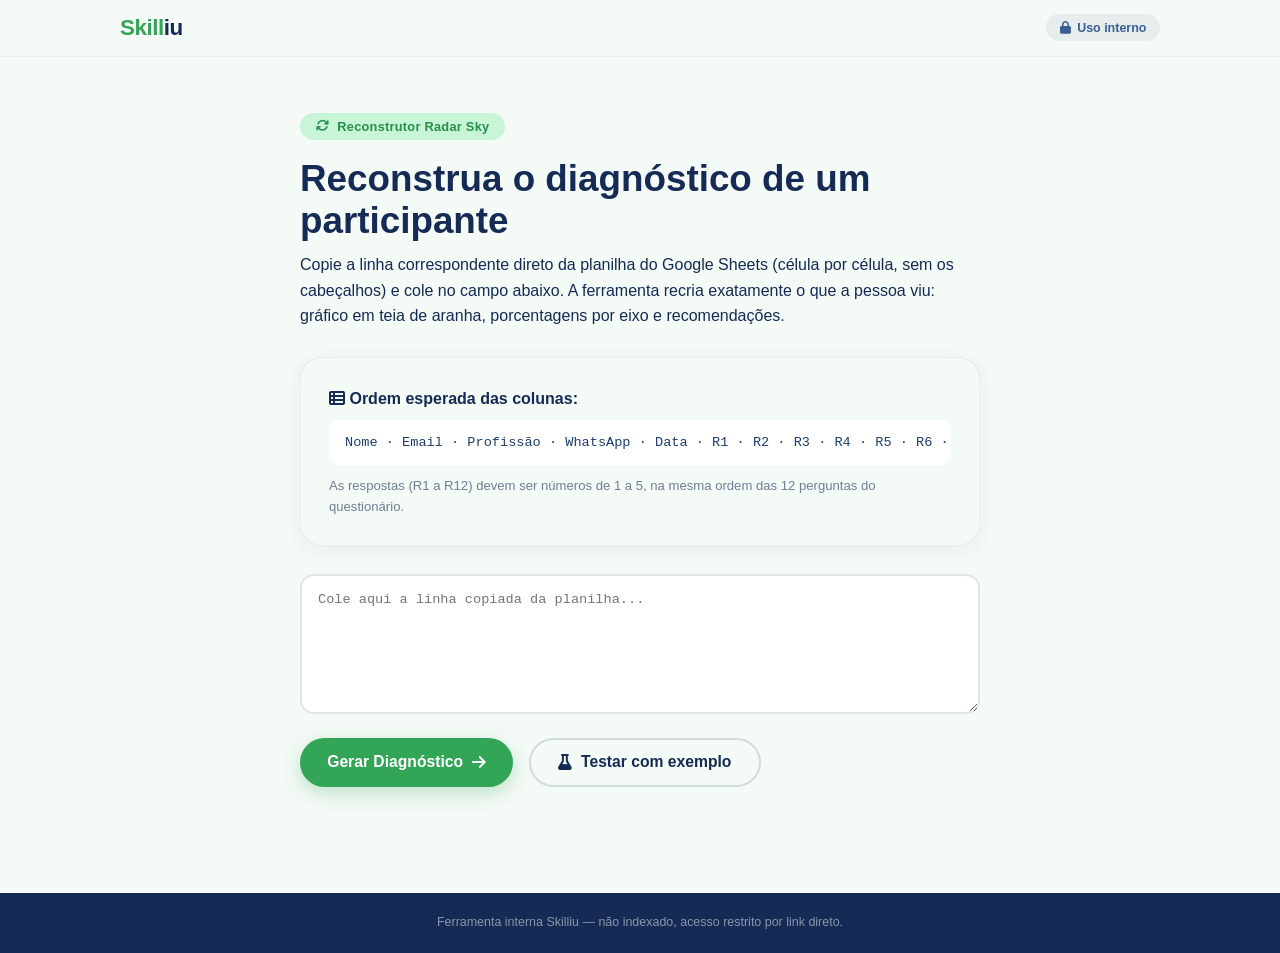
==== reconstrutor.html @ 4d3e24b8 "Add files via upload" ====
<!doctype html>
<html lang="pt-BR">
<head>
  <meta charset="UTF-8" />
  <meta name="viewport" content="width=device-width, initial-scale=1.0, maximum-scale=1" />
  <title>Reconstrutor de Diagnóstico — Skilliu (uso interno)</title>
  <meta name="robots" content="noindex, nofollow" />

  <link
    rel="stylesheet"
    href="https://cdnjs.cloudflare.com/ajax/libs/font-awesome/6.5.1/css/all.min.css"
  />
  <link rel="stylesheet" href="style.css" />
</head>
<body>

  <header class="nav">
    <div class="nav-inner">
      <a class="logo" href="index.html" style="text-decoration:none;">Skill<em>iu</em></a>
      <div class="nav-actions">
        <span class="internal-badge"><i class="fa-solid fa-lock"></i> Uso interno</span>
      </div>
    </div>
  </header>

  <main>
    <section class="screen active" id="screen-paste">
      <div class="container recon-content">
        <span class="eyebrow"><i class="fa-solid fa-arrows-rotate"></i> Reconstrutor Radar Sky</span>
        <h1 class="recon-title">Reconstrua o diagnóstico de um participante</h1>
        <p class="lead">
          Copie a linha correspondente direto da planilha do Google Sheets (célula por célula, sem os cabeçalhos)
          e cole no campo abaixo. A ferramenta recria exatamente o que a pessoa viu: gráfico em teia de aranha,
          porcentagens por eixo e recomendações.
        </p>

        <div class="card recon-format-card">
          <p class="recon-format-title"><i class="fa-solid fa-table-list"></i> Ordem esperada das colunas:</p>
          <p class="recon-format-cols">
            Nome · Email · Profissão · WhatsApp · Data · R1 · R2 · R3 · R4 · R5 · R6 · R7 · R8 · R9 · R10 · R11 · R12
          </p>
          <p class="recon-format-note">
            As respostas (R1 a R12) devem ser números de 1 a 5, na mesma ordem das 12 perguntas do questionário.
          </p>
        </div>

        <textarea id="pasteArea" class="recon-textarea" placeholder="Cole aqui a linha copiada da planilha..."></textarea>

        <span class="field-error" id="pasteError"></span>

        <div class="recon-actions">
          <button class="btn btn-pill" id="btnGerar">
            Gerar Diagnóstico <i class="fa-solid fa-arrow-right"></i>
          </button>
          <button class="btn btn-outline" id="btnExemplo">
            <i class="fa-solid fa-flask"></i> Testar com exemplo
          </button>
        </div>
      </div>
    </section>

    <section class="screen" id="screen-recon-results">
      <div class="container recon-results-content">
        <div class="recon-results-header">
          <div>
            <span class="eyebrow"><i class="fa-solid fa-user-check"></i> Diagnóstico reconstruído</span>
            <h2 id="reconSchoolTitle">—</h2>
          </div>
          <button class="btn btn-outline btn-sm" id="btnNovaColagem">
            <i class="fa-solid fa-rotate-left"></i> Colar outra linha
          </button>
        </div>

        <div class="recon-tabs">
          <button class="recon-tab active" data-tab="usuario"><i class="fa-solid fa-id-card"></i> Usuário / Instituição</button>
          <button class="recon-tab" data-tab="visual"><i class="fa-solid fa-chart-simple"></i> Diagnóstico Visual</button>
          <button class="recon-tab" data-tab="respostas"><i class="fa-solid fa-list-check"></i> Tabela de Respostas</button>
          <button class="recon-tab" data-tab="solucoes"><i class="fa-solid fa-lightbulb"></i> Soluções e Aplicações</button>
        </div>

        <!-- USUÁRIO / INSTITUIÇÃO -->
        <div class="recon-panel active" id="panel-usuario">
          <div class="card recon-user-card">
            <div class="recon-user-row"><span>Nome</span><strong id="uNome">—</strong></div>
            <div class="recon-user-row"><span>E-mail</span><strong id="uEmail">—</strong></div>
            <div class="recon-user-row"><span>Profissão</span><strong id="uProfissao">—</strong></div>
            <div class="recon-user-row"><span>WhatsApp</span><strong id="uWhatsapp">—</strong></div>
            <div class="recon-user-row"><span>Data de resposta</span><strong id="uData">—</strong></div>
          </div>
        </div>

        <!-- DIAGNÓSTICO VISUAL -->
        <div class="recon-panel" id="panel-visual">
          <div class="card score-card">
            <div class="score-main">
              <div class="score-number-wrap">
                <span class="score-number" id="scoreGeral">0%</span>
                <span class="score-level" id="scoreNivel">—</span>
              </div>
              <div class="score-bar-wrap">
                <div class="progress-track lg">
                  <div class="progress-fill" id="scoreBarFill"></div>
                </div>
                <p class="score-desc" id="scoreDescricao"></p>
              </div>
            </div>
          </div>

          <div class="results-grid">
            <div class="card radar-card">
              <h3>Perfil em Teia de Aranha</h3>
              <div id="radarChartWrap"></div>
            </div>
            <div class="card dims-card">
              <h3>Resumo das Dimensões</h3>
              <div id="dimensionsSummary"></div>
            </div>
          </div>
        </div>

        <!-- TABELA DE RESPOSTAS -->
        <div class="recon-panel" id="panel-respostas">
          <div class="card">
            <table class="recon-table" id="answersTable">
              <thead>
                <tr>
                  <th>#</th>
                  <th>Eixo</th>
                  <th>Pergunta</th>
                  <th>Resposta</th>
                </tr>
              </thead>
              <tbody></tbody>
            </table>
          </div>
        </div>

        <!-- SOLUÇÕES E APLICAÇÕES -->
        <div class="recon-panel" id="panel-solucoes">
          <div id="solucoesWrap"></div>
        </div>
      </div>
    </section>
  </main>

  <footer class="site-footer">
    <div class="container">
      <p>Ferramenta interna Skilliu — não indexado, acesso restrito por link direto.</p>
    </div>
  </footer>

  <script src="reconstrutor.js"></script>
</body>
</html>
---- style.css ----
/* =========================================================
   RADAR SKY — SKILLIU
   Identidade visual: verde #32a557 / azul-marinho #152b55
   Fonte: Garet (hospedada localmente)
   ========================================================= */

@font-face {
  font-family: "Garet";
  src:
    url("fonts/Garet-Book.woff2") format("woff2"),
    url("fonts/Garet-Book.otf") format("opentype");
  font-weight: 400;
  font-style: normal;
  font-display: swap;
}

@font-face {
  font-family: "Garet";
  src:
    url("fonts/Garet-Heavy.woff2") format("woff2"),
    url("fonts/Garet-Heavy.otf") format("opentype");
  font-weight: 700 900;
  font-style: normal;
  font-display: swap;
}

:root {
  --g1: #32a557;
  --g2: #28904a;
  --g3: #8de6a7;
  --g4: #c8f5d8;
  --b1: #152b55;
  --b2: #1e3d6e;
  --b3: #3a5f95;
  --off: #f4faf6;
  --white: #ffffff;

  --amber: #d99a3a;
  --amber-bg: #fbf1de;
  --rust: #c65b3c;
  --rust-bg: #fbe8e1;

  --radius-card: 22px;
  --radius-pill: 100px;
  --shadow-soft: 0 10px 30px rgba(21, 43, 85, 0.08);
  --shadow-card: 0 4px 18px rgba(21, 43, 85, 0.06);

  --font-display: "Garet", sans-serif;
  --font-body: "Garet", sans-serif;
}

* {
  box-sizing: border-box;
}

html {
  scroll-behavior: smooth;
}

body {
  margin: 0;
  font-family: var(--font-body);
  background: var(--off);
  color: var(--b1);
  -webkit-font-smoothing: antialiased;
}

img {
  max-width: 100%;
  display: block;
}

.container {
  width: 100%;
  max-width: 1080px;
  margin: 0 auto;
  padding: 0 1.25rem;
}

h1, h2, h3, h4 {
  font-family: var(--font-display);
  font-weight: 800;
  color: var(--b1);
  line-height: 1.15;
  margin: 0 0 0.6rem;
}

em {
  font-style: normal;
  background: linear-gradient(90deg, var(--g1), var(--b3));
  -webkit-background-clip: text;
  background-clip: text;
  color: transparent;
}

p {
  margin: 0 0 1rem;
  line-height: 1.6;
}

a {
  color: var(--g2);
}

/* ---------------- Reveal on load ---------------- */
.reveal {
  opacity: 0;
  transform: translateY(14px);
  animation: revealIn 0.6s ease forwards;
}
.reveal:nth-child(1) { animation-delay: 0.05s; }
.reveal:nth-child(2) { animation-delay: 0.15s; }
.reveal:nth-child(3) { animation-delay: 0.25s; }
.reveal:nth-child(4) { animation-delay: 0.35s; }

@keyframes revealIn {
  to {
    opacity: 1;
    transform: translateY(0);
  }
}

/* ---------------- Eyebrow ---------------- */
.eyebrow {
  display: inline-flex;
  align-items: center;
  gap: 0.5rem;
  padding: 0.4rem 1rem;
  border-radius: var(--radius-pill);
  background: var(--g4);
  color: var(--g2);
  font-weight: 800;
  font-size: 0.8rem;
  letter-spacing: 0.02em;
  margin-bottom: 1.1rem;
}

/* ---------------- Buttons ---------------- */
.btn {
  font-family: var(--font-body);
  font-weight: 800;
  font-size: 0.98rem;
  border: none;
  cursor: pointer;
  display: inline-flex;
  align-items: center;
  justify-content: center;
  gap: 0.55rem;
  padding: 0.85rem 1.7rem;
  border-radius: var(--radius-pill);
  background: var(--g1);
  color: var(--white);
  transition: transform 0.15s ease, box-shadow 0.15s ease, background 0.15s ease, opacity 0.15s ease;
  box-shadow: 0 6px 18px rgba(50, 165, 87, 0.28);
}
.btn:hover {
  background: var(--g2);
  transform: translateY(-2px);
  box-shadow: 0 10px 22px rgba(50, 165, 87, 0.34);
}
.btn:disabled {
  opacity: 0.45;
  cursor: not-allowed;
  transform: none;
  box-shadow: none;
}
.btn-pill { border-radius: var(--radius-pill); }
.btn-lg { padding: 1.05rem 2.2rem; font-size: 1.05rem; }
.btn-sm { padding: 0.55rem 1.15rem; font-size: 0.85rem; box-shadow: none; }
.btn-block { width: 100%; margin-top: 0.4rem; }

.btn-outline {
  background: transparent;
  color: var(--b1);
  border: 2px solid rgba(21, 43, 85, 0.15);
  box-shadow: none;
}
.btn-outline:hover {
  background: rgba(21, 43, 85, 0.05);
  color: var(--b1);
  box-shadow: none;
  transform: translateY(-2px);
}

/* ---------------- Nav ---------------- */
.nav {
  position: sticky;
  top: 0;
  z-index: 40;
  backdrop-filter: blur(14px);
  -webkit-backdrop-filter: blur(14px);
  background: rgba(244, 250, 246, 0.75);
  border-bottom: 1px solid rgba(21, 43, 85, 0.06);
}
.nav-inner {
  max-width: 1080px;
  margin: 0 auto;
  padding: 0.9rem 1.25rem;
  display: flex;
  align-items: center;
  justify-content: space-between;
  gap: 1rem;
}
.logo {
  font-family: var(--font-display);
  font-weight: 900;
  font-size: 1.4rem;
  letter-spacing: -0.02em;
  color: var(--g1);
}
.logo-btn {
  border: none;
  background: none;
  padding: 0;
  cursor: pointer;
}
.logo em {
  background: none;
  -webkit-text-fill-color: initial;
  color: var(--b1);
}
.nav-actions {
  display: flex;
  align-items: center;
  gap: 0.6rem;
}
.nav-hidden {
  display: none !important;
}
.btn-icon {
  width: 40px;
  height: 40px;
  border-radius: 50%;
  border: 2px solid rgba(21, 43, 85, 0.12);
  background: var(--white);
  color: var(--b1);
  cursor: pointer;
  display: flex;
  align-items: center;
  justify-content: center;
  font-size: 1rem;
  transition: background 0.15s ease, border-color 0.15s ease;
}
.btn-icon:hover {
  background: var(--g4);
  border-color: var(--g3);
  color: var(--g2);
}

/* ---------------- Screens ---------------- */
.screen {
  display: none;
  min-height: calc(100vh - 64px);
  padding: 3.5rem 0 4rem;
  position: relative;
  overflow: hidden;
}
.screen.active {
  display: block;
}

.hero-glow {
  position: absolute;
  top: -120px;
  right: -120px;
  width: 420px;
  height: 420px;
  border-radius: 50%;
  background: radial-gradient(circle, var(--g3) 0%, transparent 70%);
  opacity: 0.5;
  pointer-events: none;
}

/* ---------------- Hero ---------------- */
.hero-content {
  max-width: 720px;
  text-align: center;
  margin: 0 auto;
}
.hero-content h1 {
  font-size: clamp(2.5rem, 6.5vw, 4rem);
  letter-spacing: -0.01em;
  margin-bottom: 1.25rem;
}
.hero-content .lead {
  font-size: 1.05rem;
  color: rgba(21, 43, 85, 0.68);
  max-width: 540px;
  margin: 0 auto 2rem;
}
.hero-axes {
  display: flex;
  flex-wrap: wrap;
  justify-content: center;
  align-items: center;
  row-gap: 0.6rem;
  margin-top: 2.5rem;
}
.hero-axes span {
  display: inline-flex;
  align-items: center;
  gap: 0.4rem;
  font-weight: 700;
  font-size: 0.85rem;
  color: var(--b2);
}
.hero-axes span:not(:last-child)::after {
  content: "•";
  margin: 0 0.85rem;
  color: rgba(21, 43, 85, 0.22);
  font-weight: 400;
}
.hero-axes i {
  color: var(--g1);
  font-size: 0.78rem;
}

/* ---------------- Radar intro ---------------- */
.radar-intro-content {
  max-width: 640px;
  text-align: center;
  margin: 0 auto;
}
.radar-intro-content h2 {
  font-size: clamp(1.7rem, 4vw, 2.4rem);
}
.radar-intro-content .lead {
  color: rgba(21, 43, 85, 0.72);
  margin-bottom: 2.2rem;
}
#nomeUsuarioIntro,
#nomeUsuarioEmail {
  color: var(--g2);
}
#emailUsuarioEmail {
  color: var(--b1);
}
.hint-text {
  font-size: 0.82rem;
  color: rgba(21, 43, 85, 0.5);
  margin-top: 1.5rem;
}

/* ---------------- Cards ---------------- */
.card {
  background: var(--white);
  border-radius: var(--radius-card);
  border: 1px solid rgba(21, 43, 85, 0.06);
  box-shadow: var(--shadow-card);
  padding: 1.75rem;
}

/* ---------------- Quiz ---------------- */
.quiz-content {
  max-width: 860px;
}
@media (min-width: 1280px) {
  .quiz-content {
    max-width: 960px;
  }
}
.quiz-header {
  display: flex;
  align-items: flex-end;
  justify-content: space-between;
  gap: 1rem;
  margin-bottom: 1rem;
  flex-wrap: wrap;
}
.quiz-step-label {
  margin: 0 0 0.25rem;
  font-weight: 800;
  color: var(--g2);
  font-size: 0.85rem;
  text-transform: uppercase;
  letter-spacing: 0.04em;
}
.quiz-header h2 {
  font-size: clamp(1.35rem, 3vw, 1.7rem);
  margin: 0;
}
.quiz-progress-info {
  font-weight: 700;
  color: var(--b3);
  font-size: 0.88rem;
  white-space: nowrap;
}

.progress-track {
  height: 8px;
  background: var(--g4);
  border-radius: var(--radius-pill);
  overflow: hidden;
  margin-bottom: 2rem;
}
.progress-track.lg {
  height: 10px;
  margin-bottom: 0.6rem;
}
.progress-fill {
  height: 100%;
  width: 0%;
  background: linear-gradient(90deg, var(--g1), var(--b3));
  border-radius: var(--radius-pill);
  transition: width 0.4s ease;
}

.questions-card {
  display: flex;
  flex-direction: column;
  gap: 2.2rem;
}
@media (min-width: 1024px) {
  .questions-card {
    padding: 2.5rem 3rem;
  }
}

.question-block {
  display: flex;
  flex-direction: column;
  gap: 1rem;
}
.question-text {
  display: flex;
  gap: 0.75rem;
  align-items: flex-start;
}
.question-number {
  flex-shrink: 0;
  width: 28px;
  height: 28px;
  border-radius: 50%;
  background: var(--g4);
  color: var(--g2);
  font-weight: 800;
  font-size: 0.85rem;
  display: flex;
  align-items: center;
  justify-content: center;
}
.question-text p {
  margin: 0;
  font-weight: 700;
  font-size: 1.02rem;
  color: var(--b1);
  line-height: 1.5;
}

.scale-options {
  display: grid;
  grid-template-columns: repeat(5, 1fr);
  gap: 1.1rem 0.8rem;
}
.scale-option {
  position: relative;
  display: flex;
  align-items: flex-start;
  gap: 0.5rem;
  text-align: left;
  cursor: pointer;
}
.scale-option input {
  position: absolute;
  opacity: 0;
  pointer-events: none;
}
.radio-circle {
  flex-shrink: 0;
  width: 18px;
  height: 18px;
  margin-top: 0.15rem;
  border-radius: 50%;
  border: 2px solid rgba(21, 43, 85, 0.3);
  position: relative;
  transition: border-color 0.15s ease;
  background: var(--white);
}
.radio-circle::after {
  content: '';
  position: absolute;
  inset: 3px;
  border-radius: 50%;
  background: var(--g1);
  transform: scale(0);
  transition: transform 0.15s ease;
}
.scale-option:hover .radio-circle {
  border-color: var(--g1);
}
.scale-option.selected .radio-circle {
  border-color: var(--g1);
}
.scale-option.selected .radio-circle::after {
  transform: scale(1);
}
.scale-option-text {
  display: flex;
  flex-direction: column;
  gap: 0.15rem;
}
.scale-option .opt-label {
  display: block;
  font-weight: 800;
  font-size: 0.82rem;
  color: var(--b1);
  transition: color 0.15s ease;
}
.scale-option .opt-desc {
  display: block;
  font-size: 0.72rem;
  color: rgba(21, 43, 85, 0.5);
  line-height: 1.3;
}
.scale-option.selected .opt-label {
  color: var(--g1);
}

.quiz-nav {
  display: flex;
  justify-content: space-between;
  margin-top: 2rem;
  gap: 1rem;
}

/* ---------------- Results ---------------- */
.results-content {
  max-width: 980px;
}
.results-header {
  text-align: center;
  margin-bottom: 1.75rem;
}
.results-header h2 {
  font-size: clamp(1.6rem, 4vw, 2.2rem);
}
.results-header .lead {
  color: rgba(21, 43, 85, 0.65);
  font-weight: 700;
  margin: 0;
}

.score-card {
  margin-bottom: 1.5rem;
  background: linear-gradient(135deg, var(--g4) 0%, var(--white) 60%);
  border-color: rgba(50, 165, 87, 0.2);
}
.score-main {
  display: grid;
  grid-template-columns: auto 1fr;
  gap: 2.5rem;
  align-items: center;
}
.score-number-wrap {
  display: flex;
  flex-direction: column;
  align-items: flex-start;
  gap: 0.35rem;
}
.score-number {
  font-family: var(--font-display);
  font-weight: 900;
  font-size: clamp(2.6rem, 7vw, 3.6rem);
  background: linear-gradient(90deg, var(--g1), var(--b3));
  -webkit-background-clip: text;
  background-clip: text;
  color: transparent;
  line-height: 1;
}
.score-level {
  font-weight: 800;
  font-size: 1rem;
  color: var(--b2);
}
.score-desc {
  margin: 0;
  color: rgba(21, 43, 85, 0.65);
  font-size: 0.92rem;
}

.results-grid {
  display: grid;
  grid-template-columns: 1.1fr 1fr;
  gap: 1.5rem;
  margin-bottom: 1.5rem;
  align-items: start;
}
.results-grid h3 {
  font-size: 1.15rem;
  margin-bottom: 1.2rem;
}

#radarChartWrap {
  display: flex;
  justify-content: center;
}
#radarChartWrap svg {
  width: 100%;
  height: auto;
  max-width: 420px;
  overflow: visible;
}

.dim-row {
  display: flex;
  flex-direction: column;
  gap: 0.4rem;
  padding: 0.85rem 0;
  border-bottom: 1px solid rgba(21, 43, 85, 0.06);
}
.dim-row:last-child {
  border-bottom: none;
  padding-bottom: 0;
}
.dim-row-top {
  display: flex;
  align-items: center;
  justify-content: space-between;
  gap: 0.75rem;
}
.dim-row-left {
  display: flex;
  align-items: center;
  gap: 0.7rem;
}
.dim-icon {
  font-size: 1.3rem;
}
.dim-name {
  font-weight: 800;
  font-size: 0.92rem;
  color: var(--b1);
}
.dim-score {
  font-size: 0.78rem;
  color: rgba(21, 43, 85, 0.55);
  font-weight: 700;
}
.dim-badge {
  font-size: 0.72rem;
  font-weight: 800;
  padding: 0.3rem 0.7rem;
  border-radius: var(--radius-pill);
  white-space: nowrap;
}
.dim-badge.high { background: var(--g4); color: var(--g2); }
.dim-badge.medium { background: #e2eaf6; color: var(--b3); }
.dim-badge.developing { background: var(--amber-bg); color: var(--amber); }
.dim-badge.low { background: var(--rust-bg); color: var(--rust); }

.dim-bar-track {
  height: 6px;
  background: rgba(21, 43, 85, 0.08);
  border-radius: var(--radius-pill);
  overflow: hidden;
}
.dim-bar-fill {
  height: 100%;
  border-radius: var(--radius-pill);
  background: linear-gradient(90deg, var(--g1), var(--b3));
}

.results-actions {
  display: flex;
  justify-content: center;
  gap: 1rem;
  flex-wrap: wrap;
  margin-top: 2rem;
}

/* ---------------- Modal ---------------- */
.modal-overlay {
  position: fixed;
  inset: 0;
  background: rgba(21, 43, 85, 0.45);
  backdrop-filter: blur(4px);
  display: none;
  align-items: center;
  justify-content: center;
  padding: 1.25rem;
  z-index: 100;
}
.modal-overlay.open {
  display: flex;
  animation: fadeIn 0.2s ease;
}
@keyframes fadeIn {
  from { opacity: 0; }
  to { opacity: 1; }
}
.modal-card {
  position: relative;
  background: var(--white);
  border-radius: 24px;
  padding: 2rem;
  max-width: 440px;
  width: 100%;
  max-height: 90vh;
  overflow-y: auto;
  box-shadow: 0 24px 60px rgba(21, 43, 85, 0.25);
  animation: modalIn 0.25s ease;
}
@keyframes modalIn {
  from { opacity: 0; transform: translateY(16px) scale(0.98); }
  to { opacity: 1; transform: translateY(0) scale(1); }
}
.modal-close {
  position: absolute;
  top: 1rem;
  right: 1rem;
  width: 34px;
  height: 34px;
  border-radius: 50%;
  border: none;
  background: var(--off);
  color: var(--b1);
  cursor: pointer;
  display: flex;
  align-items: center;
  justify-content: center;
  font-size: 0.95rem;
  transition: background 0.15s ease;
}
.modal-close:hover {
  background: var(--g4);
}
.modal-head h3 {
  font-size: 1.3rem;
  margin-bottom: 0.4rem;
}
.modal-head p {
  font-size: 0.88rem;
  color: rgba(21, 43, 85, 0.6);
  margin-bottom: 1.4rem;
}

.field {
  margin-bottom: 1.1rem;
  display: flex;
  flex-direction: column;
  gap: 0.35rem;
}
.field label {
  font-weight: 800;
  font-size: 0.85rem;
  color: var(--b1);
}
.field input,
.field select {
  font-family: var(--font-body);
  font-size: 0.95rem;
  padding: 0.75rem 0.9rem;
  border-radius: 12px;
  border: 2px solid rgba(21, 43, 85, 0.12);
  background: var(--off);
  color: var(--b1);
  transition: border-color 0.15s ease, background 0.15s ease;
}
.field input:focus,
.field select:focus {
  outline: none;
  border-color: var(--g1);
  background: var(--white);
}
.field input.invalid,
.field select.invalid {
  border-color: var(--rust);
  background: var(--rust-bg);
}
.field-error {
  display: none;
  font-size: 0.78rem;
  color: var(--rust);
  font-weight: 700;
}
.field-error.show {
  display: block;
}

.checkbox-field {
  display: flex;
  align-items: flex-start;
  gap: 0.6rem;
  cursor: pointer;
  margin-bottom: 0.3rem;
}
.checkbox-field input {
  margin-top: 0.2rem;
  width: 18px;
  height: 18px;
  accent-color: var(--g1);
  flex-shrink: 0;
}
.checkbox-field span {
  font-size: 0.85rem;
  color: rgba(21, 43, 85, 0.75);
  line-height: 1.45;
}

/* ---------------- Footer ---------------- */
.site-footer {
  background: var(--b1);
  padding: 1.25rem 0;
  text-align: center;
}
.site-footer p {
  margin: 0;
  color: rgba(255, 255, 255, 0.5);
  font-size: 0.78rem;
}

/* =========================================================
   RESPONSIVO
   ========================================================= */
@media (max-width: 900px) {
  .results-grid {
    grid-template-columns: 1fr;
  }
}

@media (max-width: 720px) {
  .score-main {
    grid-template-columns: 1fr;
    gap: 1.25rem;
  }
  .scale-options {
    grid-template-columns: repeat(2, 1fr);
    gap: 1.1rem 1rem;
  }
}

@media (max-width: 480px) {
  .container {
    padding: 0 1rem;
  }
  .screen {
    padding: 2.25rem 0 3rem;
  }
  .modal-card {
    padding: 1.5rem;
  }
  .hero-axes {
    flex-direction: column;
    gap: 0.6rem;
  }
  .hero-axes span:not(:last-child)::after {
    content: none;
  }
  .scale-options {
    grid-template-columns: 1fr;
    gap: 1.1rem;
  }
  .quiz-nav {
    flex-direction: column-reverse;
  }
  .quiz-nav .btn {
    width: 100%;
  }
  .results-actions {
    flex-direction: column;
  }
  .results-actions .btn {
    width: 100%;
  }
}

/* =========================================================
   RECONSTRUTOR DE DIAGNÓSTICO (ferramenta interna)
   ========================================================= */

.internal-badge {
  display: inline-flex;
  align-items: center;
  gap: 0.4rem;
  font-size: 0.78rem;
  font-weight: 700;
  color: var(--b3);
  background: rgba(21, 43, 85, 0.06);
  padding: 0.4rem 0.85rem;
  border-radius: var(--radius-pill);
}

.recon-content {
  max-width: 720px;
}
.recon-title {
  font-size: clamp(1.7rem, 4vw, 2.3rem);
}

.recon-format-card {
  margin: 1.75rem 0;
  background: var(--off);
}
.recon-format-title {
  font-weight: 800;
  margin: 0 0 0.5rem;
  color: var(--b1);
}
.recon-format-cols {
  font-family: monospace;
  font-size: 0.85rem;
  color: var(--b2);
  background: var(--white);
  padding: 0.75rem 1rem;
  border-radius: 10px;
  overflow-x: auto;
  white-space: nowrap;
  margin: 0 0 0.6rem;
}
.recon-format-note {
  font-size: 0.82rem;
  color: rgba(21, 43, 85, 0.6);
  margin: 0;
}

.recon-textarea {
  width: 100%;
  min-height: 140px;
  font-family: monospace;
  font-size: 0.85rem;
  padding: 1rem;
  border-radius: 14px;
  border: 2px solid rgba(21, 43, 85, 0.12);
  background: var(--white);
  color: var(--b1);
  resize: vertical;
}
.recon-textarea:focus {
  outline: none;
  border-color: var(--g1);
}

.recon-actions {
  display: flex;
  gap: 1rem;
  margin-top: 1.25rem;
  flex-wrap: wrap;
}

.recon-results-content {
  max-width: 1040px;
}
.recon-results-header {
  display: flex;
  align-items: flex-end;
  justify-content: space-between;
  gap: 1rem;
  flex-wrap: wrap;
  margin-bottom: 1.5rem;
}
.recon-results-header h2 {
  font-size: clamp(1.4rem, 3.5vw, 1.9rem);
  margin: 0.3rem 0 0;
}

.recon-tabs {
  display: flex;
  gap: 0.5rem;
  flex-wrap: wrap;
  margin-bottom: 1.75rem;
  border-bottom: 2px solid rgba(21, 43, 85, 0.08);
  padding-bottom: 0;
}
.recon-tab {
  display: inline-flex;
  align-items: center;
  gap: 0.5rem;
  font-family: var(--font-body);
  font-weight: 800;
  font-size: 0.88rem;
  color: rgba(21, 43, 85, 0.5);
  background: none;
  border: none;
  border-bottom: 3px solid transparent;
  padding: 0.7rem 0.4rem;
  cursor: pointer;
  transition: color 0.15s ease, border-color 0.15s ease;
}
.recon-tab:hover {
  color: var(--b1);
}
.recon-tab.active {
  color: var(--g1);
  border-bottom-color: var(--g1);
}

.recon-panel {
  display: none;
}
.recon-panel.active {
  display: block;
}

.recon-user-card {
  display: flex;
  flex-direction: column;
  gap: 1rem;
  max-width: 520px;
}
.recon-user-row {
  display: flex;
  justify-content: space-between;
  align-items: center;
  gap: 1rem;
  padding-bottom: 0.85rem;
  border-bottom: 1px solid rgba(21, 43, 85, 0.06);
}
.recon-user-row:last-child {
  border-bottom: none;
  padding-bottom: 0;
}
.recon-user-row span {
  font-size: 0.85rem;
  color: rgba(21, 43, 85, 0.55);
  font-weight: 700;
}
.recon-user-row strong {
  color: var(--b1);
  font-size: 0.95rem;
  text-align: right;
}

.recon-table {
  width: 100%;
  border-collapse: collapse;
  font-size: 0.86rem;
}
.recon-table th {
  text-align: left;
  font-size: 0.75rem;
  text-transform: uppercase;
  letter-spacing: 0.03em;
  color: rgba(21, 43, 85, 0.5);
  padding: 0.6rem 0.8rem;
  border-bottom: 2px solid rgba(21, 43, 85, 0.08);
}
.recon-table td {
  padding: 0.85rem 0.8rem;
  border-bottom: 1px solid rgba(21, 43, 85, 0.06);
  vertical-align: top;
  color: var(--b1);
}
.recon-table-muted {
  color: rgba(21, 43, 85, 0.5);
  font-size: 0.78rem;
}

.recon-solution-card {
  margin-bottom: 1.25rem;
}
.recon-solution-header {
  display: flex;
  align-items: center;
  gap: 0.85rem;
  margin-bottom: 0.9rem;
}
.recon-solution-header h3 {
  font-size: 1.1rem;
  margin: 0 0 0.35rem;
}
.recon-solution-title {
  font-weight: 800;
  color: var(--g2);
  margin: 0 0 0.4rem;
}
.recon-solution-desc {
  color: rgba(21, 43, 85, 0.7);
  font-size: 0.92rem;
}
.recon-solution-label {
  font-weight: 800;
  font-size: 0.85rem;
  margin: 1rem 0 0.5rem;
  color: var(--b1);
}
.recon-solution-list {
  margin: 0 0 1rem;
  padding-left: 1.2rem;
  color: var(--b1);
  font-size: 0.9rem;
  line-height: 1.6;
}
.recon-solution-timeline {
  display: flex;
  align-items: center;
  gap: 0.5rem;
  font-size: 0.82rem;
  color: rgba(21, 43, 85, 0.6);
  margin: 0;
}

@media (max-width: 720px) {
  .recon-table {
    font-size: 0.78rem;
  }
  .recon-table th:nth-child(1),
  .recon-table td:nth-child(1) {
    display: none;
  }
}
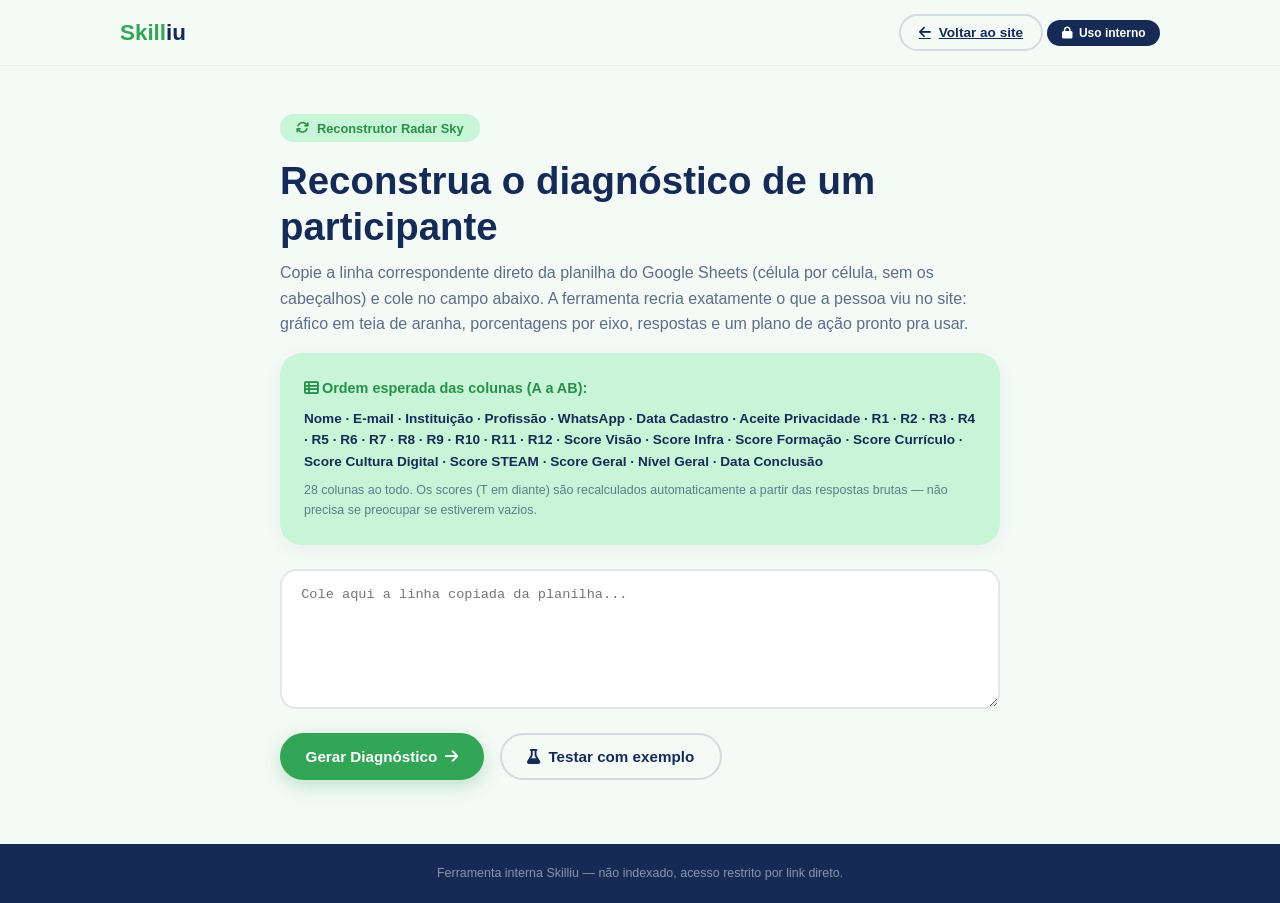
==== commit 942b3d29: "Add files via upload" ====
--- a/reconstrutor.html
+++ b/reconstrutor.html
@@ -10,7 +10,7 @@
     rel="stylesheet"
     href="https://cdnjs.cloudflare.com/ajax/libs/font-awesome/6.5.1/css/all.min.css"
   />
-  <link rel="stylesheet" href="style.css" />
+  <link rel="stylesheet" href="reconstrutor.css" />
 </head>
 <body>
 
@@ -18,29 +18,37 @@
     <div class="nav-inner">
       <a class="logo" href="index.html" style="text-decoration:none;">Skill<em>iu</em></a>
       <div class="nav-actions">
+        <a class="btn btn-outline btn-sm" href="index.html">
+          <i class="fa-solid fa-arrow-left"></i> Voltar ao site
+        </a>
         <span class="internal-badge"><i class="fa-solid fa-lock"></i> Uso interno</span>
       </div>
     </div>
   </header>
 
   <main>
+    <!-- ===================== TELA DE COLAGEM ===================== -->
     <section class="screen active" id="screen-paste">
       <div class="container recon-content">
         <span class="eyebrow"><i class="fa-solid fa-arrows-rotate"></i> Reconstrutor Radar Sky</span>
         <h1 class="recon-title">Reconstrua o diagnóstico de um participante</h1>
         <p class="lead">
-          Copie a linha correspondente direto da planilha do Google Sheets (célula por célula, sem os cabeçalhos)
-          e cole no campo abaixo. A ferramenta recria exatamente o que a pessoa viu: gráfico em teia de aranha,
-          porcentagens por eixo e recomendações.
+          Copie a linha correspondente direto da planilha do Google Sheets (célula por célula, sem os
+          cabeçalhos) e cole no campo abaixo. A ferramenta recria exatamente o que a pessoa viu no site:
+          gráfico em teia de aranha, porcentagens por eixo, respostas e um plano de ação pronto pra usar.
         </p>
 
         <div class="card recon-format-card">
-          <p class="recon-format-title"><i class="fa-solid fa-table-list"></i> Ordem esperada das colunas:</p>
+          <p class="recon-format-title"><i class="fa-solid fa-table-list"></i> Ordem esperada das colunas (A a AB):</p>
           <p class="recon-format-cols">
-            Nome · Email · Profissão · WhatsApp · Data · R1 · R2 · R3 · R4 · R5 · R6 · R7 · R8 · R9 · R10 · R11 · R12
+            Nome · E-mail · Instituição · Profissão · WhatsApp · Data Cadastro · Aceite Privacidade ·
+            R1 · R2 · R3 · R4 · R5 · R6 · R7 · R8 · R9 · R10 · R11 · R12 ·
+            Score Visão · Score Infra · Score Formação · Score Currículo · Score Cultura Digital · Score STEAM ·
+            Score Geral · Nível Geral · Data Conclusão
           </p>
           <p class="recon-format-note">
-            As respostas (R1 a R12) devem ser números de 1 a 5, na mesma ordem das 12 perguntas do questionário.
+            28 colunas ao todo. Os scores (T em diante) são recalculados automaticamente a partir das
+            respostas brutas — não precisa se preocupar se estiverem vazios.
           </p>
         </div>
 
@@ -59,6 +67,7 @@
       </div>
     </section>
 
+    <!-- ===================== TELA DE RESULTADO ===================== -->
     <section class="screen" id="screen-recon-results">
       <div class="container recon-results-content">
         <div class="recon-results-header">
@@ -72,20 +81,23 @@
         </div>
 
         <div class="recon-tabs">
-          <button class="recon-tab active" data-tab="usuario"><i class="fa-solid fa-id-card"></i> Usuário / Instituição</button>
+          <button class="recon-tab active" data-tab="perfil"><i class="fa-solid fa-id-card"></i> Perfil da Instituição</button>
           <button class="recon-tab" data-tab="visual"><i class="fa-solid fa-chart-simple"></i> Diagnóstico Visual</button>
           <button class="recon-tab" data-tab="respostas"><i class="fa-solid fa-list-check"></i> Tabela de Respostas</button>
-          <button class="recon-tab" data-tab="solucoes"><i class="fa-solid fa-lightbulb"></i> Soluções e Aplicações</button>
+          <button class="recon-tab" data-tab="plano"><i class="fa-solid fa-lightbulb"></i> Plano de Ação</button>
         </div>
 
-        <!-- USUÁRIO / INSTITUIÇÃO -->
-        <div class="recon-panel active" id="panel-usuario">
+        <!-- PERFIL DA PESSOA / INSTITUIÇÃO -->
+        <div class="recon-panel active" id="panel-perfil">
           <div class="card recon-user-card">
             <div class="recon-user-row"><span>Nome</span><strong id="uNome">—</strong></div>
+            <div class="recon-user-row"><span>Instituição / Escola</span><strong id="uInstituicao">—</strong></div>
             <div class="recon-user-row"><span>E-mail</span><strong id="uEmail">—</strong></div>
             <div class="recon-user-row"><span>Profissão</span><strong id="uProfissao">—</strong></div>
             <div class="recon-user-row"><span>WhatsApp</span><strong id="uWhatsapp">—</strong></div>
-            <div class="recon-user-row"><span>Data de resposta</span><strong id="uData">—</strong></div>
+            <div class="recon-user-row"><span>Data de Cadastro</span><strong id="uDataCadastro">—</strong></div>
+            <div class="recon-user-row"><span>Aceite Política de Privacidade</span><strong id="uAceite">—</strong></div>
+            <div class="recon-user-row"><span>Data de Conclusão</span><strong id="uDataConclusao">—</strong></div>
           </div>
         </div>
 
@@ -135,9 +147,13 @@
           </div>
         </div>
 
-        <!-- SOLUÇÕES E APLICAÇÕES -->
-        <div class="recon-panel" id="panel-solucoes">
-          <div id="solucoesWrap"></div>
+        <!-- PLANO DE AÇÃO -->
+        <div class="recon-panel" id="panel-plano">
+          <p class="plano-intro">
+            Texto-base de recomendação por eixo, já filtrado pelo nível da instituição. Use o campo de
+            anotação em cada card pra registrar observações do consultor antes de repassar ao cliente.
+          </p>
+          <div id="planoWrap"></div>
         </div>
       </div>
     </section>
--- a/reconstrutor.css
+++ b/reconstrutor.css
@@ -0,0 +1,442 @@
+/* =========================================================
+   RECONSTRUTOR DE DIAGNÓSTICO — SKILLIU (uso interno)
+   Identidade: verde #32a557 / azul-marinho #152b55
+   Fonte: Garet (cai pro sistema se os arquivos não estiverem juntos)
+   ========================================================= */
+
+@font-face {
+  font-family: "Garet";
+  src:
+    url("fonts/Garet-Book.woff2") format("woff2"),
+    url("fonts/Garet-Book.otf") format("opentype");
+  font-weight: 400;
+  font-style: normal;
+  font-display: swap;
+}
+@font-face {
+  font-family: "Garet";
+  src:
+    url("fonts/Garet-Heavy.woff2") format("woff2"),
+    url("fonts/Garet-Heavy.otf") format("opentype");
+  font-weight: 700 900;
+  font-style: normal;
+  font-display: swap;
+}
+
+:root {
+  --g1: #32a557;
+  --g2: #28904a;
+  --g3: #8de6a7;
+  --g4: #c8f5d8;
+  --b1: #152b55;
+  --b2: #1e3d6e;
+  --b3: #3a5f95;
+  --off: #f4faf6;
+  --white: #ffffff;
+
+  --amber: #d99a3a;
+  --amber-bg: #fbf1de;
+  --rust: #c65b3c;
+  --rust-bg: #fbe8e1;
+
+  --radius-card: 22px;
+  --radius-pill: 100px;
+  --shadow-card: 0 4px 18px rgba(21, 43, 85, 0.06);
+
+  --font-display: "Garet", sans-serif;
+  --font-body: "Garet", sans-serif;
+}
+
+* { box-sizing: border-box; }
+html { scroll-behavior: smooth; }
+body {
+  margin: 0;
+  font-family: var(--font-body);
+  background: var(--off);
+  color: var(--b1);
+  -webkit-font-smoothing: antialiased;
+}
+.container {
+  width: 100%;
+  max-width: 1080px;
+  margin: 0 auto;
+  padding: 0 1.25rem;
+}
+h1, h2, h3, h4 {
+  font-family: var(--font-display);
+  font-weight: 800;
+  color: var(--b1);
+  line-height: 1.2;
+  margin: 0 0 0.6rem;
+}
+p { margin: 0 0 1rem; line-height: 1.6; }
+
+/* ---------------- Eyebrow ---------------- */
+.eyebrow {
+  display: inline-flex;
+  align-items: center;
+  gap: 0.5rem;
+  padding: 0.4rem 1rem;
+  border-radius: var(--radius-pill);
+  background: var(--g4);
+  color: var(--g2);
+  font-weight: 800;
+  font-size: 0.8rem;
+  margin-bottom: 1rem;
+}
+
+/* ---------------- Buttons ---------------- */
+.btn {
+  font-family: var(--font-body);
+  font-weight: 800;
+  font-size: 0.95rem;
+  border: none;
+  cursor: pointer;
+  display: inline-flex;
+  align-items: center;
+  gap: 0.5rem;
+  padding: 0.8rem 1.6rem;
+  border-radius: var(--radius-pill);
+  background: var(--g1);
+  color: var(--white);
+  transition: transform 0.15s ease, background 0.15s ease;
+  box-shadow: 0 6px 18px rgba(50, 165, 87, 0.28);
+}
+.btn:hover { background: var(--g2); transform: translateY(-2px); }
+.btn-pill { border-radius: var(--radius-pill); }
+.btn-sm { padding: 0.55rem 1.1rem; font-size: 0.85rem; box-shadow: none; }
+.btn-outline {
+  background: transparent;
+  color: var(--b1);
+  border: 2px solid rgba(21, 43, 85, 0.15);
+  box-shadow: none;
+}
+.btn-outline:hover { background: rgba(21, 43, 85, 0.05); transform: translateY(-2px); }
+
+/* ---------------- Nav ---------------- */
+.nav {
+  position: sticky;
+  top: 0;
+  z-index: 40;
+  backdrop-filter: blur(14px);
+  background: rgba(244, 250, 246, 0.85);
+  border-bottom: 1px solid rgba(21, 43, 85, 0.06);
+}
+.nav-inner {
+  max-width: 1080px;
+  margin: 0 auto;
+  padding: 0.9rem 1.25rem;
+  display: flex;
+  align-items: center;
+  justify-content: space-between;
+  gap: 1rem;
+}
+.logo {
+  font-family: var(--font-display);
+  font-weight: 900;
+  font-size: 1.4rem;
+  color: var(--g1);
+}
+.logo em { color: var(--b1); font-style: normal; }
+.internal-badge {
+  display: inline-flex;
+  align-items: center;
+  gap: 0.4rem;
+  background: var(--b1);
+  color: var(--white);
+  font-size: 0.75rem;
+  font-weight: 800;
+  padding: 0.4rem 0.9rem;
+  border-radius: var(--radius-pill);
+}
+
+/* ---------------- Screens ---------------- */
+.screen { display: none; padding: 3rem 0 4rem; }
+.screen.active { display: block; }
+
+/* ---------------- Tela de colagem ---------------- */
+.recon-content { max-width: 760px; }
+.recon-title { font-size: clamp(1.7rem, 4vw, 2.4rem); }
+.recon-content .lead { color: rgba(21, 43, 85, 0.68); }
+
+.card {
+  background: var(--white);
+  border-radius: var(--radius-card);
+  border: 1px solid rgba(21, 43, 85, 0.06);
+  box-shadow: var(--shadow-card);
+  padding: 1.5rem;
+}
+
+.recon-format-card { margin-bottom: 1.5rem; background: var(--g4); border: none; }
+.recon-format-title {
+  font-weight: 800;
+  color: var(--g2);
+  font-size: 0.9rem;
+  margin-bottom: 0.5rem;
+}
+.recon-format-cols {
+  font-size: 0.85rem;
+  color: var(--b1);
+  font-weight: 700;
+  line-height: 1.6;
+  margin-bottom: 0.5rem;
+}
+.recon-format-note {
+  font-size: 0.78rem;
+  color: rgba(21, 43, 85, 0.6);
+  margin: 0;
+}
+
+.recon-textarea {
+  width: 100%;
+  min-height: 140px;
+  font-family: "SFMono-Regular", Consolas, monospace;
+  font-size: 0.85rem;
+  padding: 1rem 1.2rem;
+  border-radius: 16px;
+  border: 2px solid rgba(21, 43, 85, 0.12);
+  background: var(--white);
+  color: var(--b1);
+  resize: vertical;
+  transition: border-color 0.15s ease;
+}
+.recon-textarea:focus { outline: none; border-color: var(--g1); }
+
+.field-error {
+  display: none;
+  font-size: 0.82rem;
+  color: var(--rust);
+  font-weight: 700;
+  margin: 0.6rem 0 0;
+}
+.field-error.show { display: block; }
+
+.recon-actions {
+  display: flex;
+  gap: 1rem;
+  flex-wrap: wrap;
+  margin-top: 1.25rem;
+}
+
+/* ---------------- Tela de resultado ---------------- */
+.recon-results-content { max-width: 980px; }
+.recon-results-header {
+  display: flex;
+  align-items: flex-start;
+  justify-content: space-between;
+  gap: 1rem;
+  flex-wrap: wrap;
+  margin-bottom: 1.5rem;
+}
+.recon-results-header h2 { font-size: clamp(1.4rem, 3vw, 1.9rem); margin: 0; }
+
+.recon-tabs {
+  display: flex;
+  flex-wrap: wrap;
+  gap: 0.6rem;
+  margin-bottom: 1.75rem;
+}
+.recon-tab {
+  font-family: var(--font-body);
+  font-weight: 800;
+  font-size: 0.85rem;
+  color: var(--b2);
+  background: var(--white);
+  border: 2px solid rgba(21, 43, 85, 0.1);
+  padding: 0.6rem 1.1rem;
+  border-radius: var(--radius-pill);
+  cursor: pointer;
+  display: inline-flex;
+  align-items: center;
+  gap: 0.5rem;
+  transition: all 0.15s ease;
+}
+.recon-tab:hover { border-color: var(--g3); }
+.recon-tab.active {
+  background: var(--g1);
+  border-color: var(--g1);
+  color: var(--white);
+}
+
+.recon-panel { display: none; }
+.recon-panel.active { display: block; }
+
+/* Perfil */
+.recon-user-card { display: flex; flex-direction: column; gap: 0; }
+.recon-user-row {
+  display: flex;
+  justify-content: space-between;
+  align-items: center;
+  gap: 1rem;
+  padding: 0.9rem 0;
+  border-bottom: 1px solid rgba(21, 43, 85, 0.06);
+}
+.recon-user-row:last-child { border-bottom: none; }
+.recon-user-row span { color: rgba(21, 43, 85, 0.55); font-weight: 700; font-size: 0.85rem; }
+.recon-user-row strong { color: var(--b1); font-size: 0.95rem; text-align: right; }
+
+/* Diagnóstico visual (reaproveita padrões do site principal) */
+.score-card {
+  margin-bottom: 1.5rem;
+  background: linear-gradient(135deg, var(--g4) 0%, var(--white) 60%);
+  border-color: rgba(50, 165, 87, 0.2);
+}
+.score-main { display: grid; grid-template-columns: auto 1fr; gap: 2rem; align-items: center; }
+.score-number-wrap { display: flex; flex-direction: column; gap: 0.3rem; }
+.score-number {
+  font-family: var(--font-display);
+  font-weight: 900;
+  font-size: clamp(2.2rem, 6vw, 3rem);
+  background: linear-gradient(90deg, var(--g1), var(--b3));
+  -webkit-background-clip: text;
+  background-clip: text;
+  color: transparent;
+  line-height: 1;
+}
+.score-level { font-weight: 800; color: var(--b2); }
+.score-desc { margin: 0; color: rgba(21, 43, 85, 0.65); font-size: 0.9rem; }
+
+.progress-track {
+  height: 8px;
+  background: var(--g4);
+  border-radius: var(--radius-pill);
+  overflow: hidden;
+}
+.progress-track.lg { height: 10px; margin-bottom: 0.5rem; }
+.progress-fill {
+  height: 100%;
+  background: linear-gradient(90deg, var(--g1), var(--b3));
+  border-radius: var(--radius-pill);
+  transition: width 0.4s ease;
+}
+
+.results-grid {
+  display: grid;
+  grid-template-columns: 1.1fr 1fr;
+  gap: 1.5rem;
+}
+.results-grid h3 { font-size: 1.1rem; margin-bottom: 1rem; }
+#radarChartWrap { display: flex; justify-content: center; }
+#radarChartWrap svg { width: 100%; max-width: 400px; height: auto; overflow: visible; }
+
+.dim-row {
+  display: flex;
+  flex-direction: column;
+  gap: 0.4rem;
+  padding: 0.8rem 0;
+  border-bottom: 1px solid rgba(21, 43, 85, 0.06);
+}
+.dim-row:last-child { border-bottom: none; padding-bottom: 0; }
+.dim-row-top { display: flex; align-items: center; justify-content: space-between; gap: 0.75rem; }
+.dim-row-left { display: flex; align-items: center; gap: 0.7rem; }
+.dim-icon { font-size: 1.25rem; }
+.dim-name { font-weight: 800; font-size: 0.9rem; }
+.dim-score { font-size: 0.76rem; color: rgba(21, 43, 85, 0.55); font-weight: 600; }
+.dim-badge {
+  font-size: 0.72rem;
+  font-weight: 800;
+  padding: 0.3rem 0.7rem;
+  border-radius: var(--radius-pill);
+  white-space: nowrap;
+}
+.dim-badge.high { background: var(--g4); color: var(--g2); }
+.dim-badge.medium { background: #e2eaf6; color: var(--b3); }
+.dim-badge.developing { background: var(--amber-bg); color: var(--amber); }
+.dim-badge.low { background: var(--rust-bg); color: var(--rust); }
+.dim-bar-track { height: 6px; background: rgba(21, 43, 85, 0.08); border-radius: var(--radius-pill); overflow: hidden; }
+.dim-bar-fill { height: 100%; border-radius: var(--radius-pill); background: linear-gradient(90deg, var(--g1), var(--b3)); }
+
+/* Tabela de respostas */
+.recon-table { width: 100%; border-collapse: collapse; font-size: 0.88rem; }
+.recon-table th {
+  text-align: left;
+  font-weight: 800;
+  color: var(--g2);
+  font-size: 0.75rem;
+  text-transform: uppercase;
+  letter-spacing: 0.03em;
+  padding: 0.7rem 0.8rem;
+  border-bottom: 2px solid var(--g4);
+}
+.recon-table td {
+  padding: 0.9rem 0.8rem;
+  border-bottom: 1px solid rgba(21, 43, 85, 0.06);
+  vertical-align: top;
+  color: var(--b1);
+}
+.recon-table tr:last-child td { border-bottom: none; }
+.recon-table .col-num { color: rgba(21, 43, 85, 0.4); font-weight: 700; width: 2rem; }
+.recon-table .col-eixo { font-weight: 700; color: var(--b2); white-space: nowrap; }
+.recon-table .col-resposta { font-weight: 800; white-space: nowrap; }
+
+/* Plano de ação */
+.plano-intro { color: rgba(21, 43, 85, 0.65); max-width: 720px; }
+.plano-card { margin-bottom: 1.25rem; }
+.plano-card-head {
+  display: flex;
+  align-items: center;
+  justify-content: space-between;
+  gap: 1rem;
+  margin-bottom: 1rem;
+  flex-wrap: wrap;
+}
+.plano-card-head h4 { margin: 0; font-size: 1.05rem; }
+.plano-rec-title {
+  font-weight: 800;
+  color: var(--g2);
+  font-size: 0.92rem;
+  margin-bottom: 0.35rem;
+}
+.plano-rec-desc {
+  font-size: 0.88rem;
+  color: rgba(21, 43, 85, 0.75);
+  margin-bottom: 0.9rem;
+}
+.plano-actions-list {
+  margin: 0 0 1rem;
+  padding-left: 1.2rem;
+  font-size: 0.86rem;
+  color: var(--b1);
+}
+.plano-actions-list li { margin-bottom: 0.35rem; }
+.plano-note-label {
+  font-weight: 800;
+  font-size: 0.78rem;
+  color: var(--b2);
+  text-transform: uppercase;
+  letter-spacing: 0.03em;
+  margin-bottom: 0.4rem;
+  display: block;
+}
+.plano-note {
+  width: 100%;
+  min-height: 90px;
+  font-family: var(--font-body);
+  font-size: 0.88rem;
+  padding: 0.8rem 1rem;
+  border-radius: 12px;
+  border: 2px dashed rgba(21, 43, 85, 0.15);
+  background: var(--off);
+  color: var(--b1);
+  resize: vertical;
+}
+.plano-note:focus { outline: none; border-color: var(--g1); border-style: solid; background: var(--white); }
+.plano-note::placeholder { color: rgba(21, 43, 85, 0.35); }
+
+/* ---------------- Footer ---------------- */
+.site-footer { background: var(--b1); padding: 1.25rem 0; text-align: center; }
+.site-footer p { margin: 0; color: rgba(255, 255, 255, 0.5); font-size: 0.78rem; }
+
+/* =========================================================
+   RESPONSIVO
+   ========================================================= */
+@media (max-width: 900px) {
+  .results-grid { grid-template-columns: 1fr; }
+}
+@media (max-width: 640px) {
+  .score-main { grid-template-columns: 1fr; gap: 1.1rem; }
+  .recon-user-row { flex-direction: column; align-items: flex-start; gap: 0.2rem; }
+  .recon-user-row strong { text-align: left; }
+  .recon-table { font-size: 0.8rem; }
+  .recon-table th, .recon-table td { padding: 0.6rem 0.5rem; }
+}
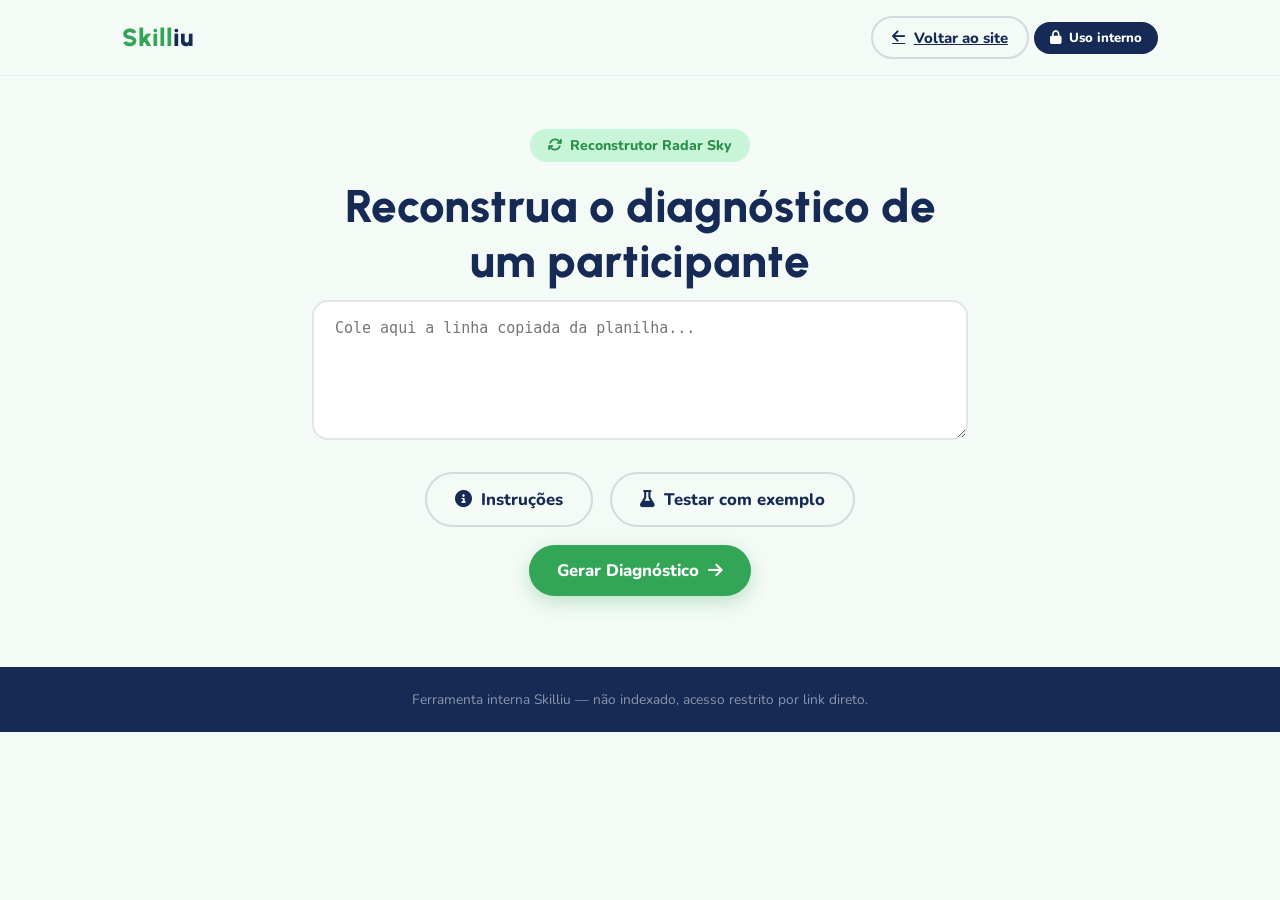
==== commit d5422ea2: "Add files via upload" ====
--- a/reconstrutor.html
+++ b/reconstrutor.html
@@ -6,6 +6,12 @@
   <title>Reconstrutor de Diagnóstico — Skilliu (uso interno)</title>
   <meta name="robots" content="noindex, nofollow" />
 
+  <link rel="preconnect" href="https://fonts.googleapis.com" />
+  <link rel="preconnect" href="https://fonts.gstatic.com" crossorigin />
+  <link
+    href="https://fonts.googleapis.com/css2?family=Nunito:wght@400;600;700;800;900&family=Urbanist:wght@400;600;700;800;900&display=swap"
+    rel="stylesheet"
+  />
   <link
     rel="stylesheet"
     href="https://cdnjs.cloudflare.com/ajax/libs/font-awesome/6.5.1/css/all.min.css"
@@ -32,36 +38,20 @@
       <div class="container recon-content">
         <span class="eyebrow"><i class="fa-solid fa-arrows-rotate"></i> Reconstrutor Radar Sky</span>
         <h1 class="recon-title">Reconstrua o diagnóstico de um participante</h1>
-        <p class="lead">
-          Copie a linha correspondente direto da planilha do Google Sheets (célula por célula, sem os
-          cabeçalhos) e cole no campo abaixo. A ferramenta recria exatamente o que a pessoa viu no site:
-          gráfico em teia de aranha, porcentagens por eixo, respostas e um plano de ação pronto pra usar.
-        </p>
-
-        <div class="card recon-format-card">
-          <p class="recon-format-title"><i class="fa-solid fa-table-list"></i> Ordem esperada das colunas (A a AB):</p>
-          <p class="recon-format-cols">
-            Nome · E-mail · Instituição · Profissão · WhatsApp · Data Cadastro · Aceite Privacidade ·
-            R1 · R2 · R3 · R4 · R5 · R6 · R7 · R8 · R9 · R10 · R11 · R12 ·
-            Score Visão · Score Infra · Score Formação · Score Currículo · Score Cultura Digital · Score STEAM ·
-            Score Geral · Nível Geral · Data Conclusão
-          </p>
-          <p class="recon-format-note">
-            28 colunas ao todo. Os scores (T em diante) são recalculados automaticamente a partir das
-            respostas brutas — não precisa se preocupar se estiverem vazios.
-          </p>
-        </div>
 
         <textarea id="pasteArea" class="recon-textarea" placeholder="Cole aqui a linha copiada da planilha..."></textarea>
 
         <span class="field-error" id="pasteError"></span>
 
         <div class="recon-actions">
-          <button class="btn btn-pill" id="btnGerar">
-            Gerar Diagnóstico <i class="fa-solid fa-arrow-right"></i>
+          <button class="btn btn-outline" id="btnInstrucoes">
+            <i class="fa-solid fa-circle-info"></i> Instruções
           </button>
           <button class="btn btn-outline" id="btnExemplo">
             <i class="fa-solid fa-flask"></i> Testar com exemplo
+          </button>
+          <button class="btn btn-pill" id="btnGerar">
+            Gerar Diagnóstico <i class="fa-solid fa-arrow-right"></i>
           </button>
         </div>
       </div>
@@ -81,14 +71,14 @@
         </div>
 
         <div class="recon-tabs">
-          <button class="recon-tab active" data-tab="perfil"><i class="fa-solid fa-id-card"></i> Perfil da Instituição</button>
-          <button class="recon-tab" data-tab="visual"><i class="fa-solid fa-chart-simple"></i> Diagnóstico Visual</button>
+          <button class="recon-tab" data-tab="perfil"><i class="fa-solid fa-id-card"></i> Perfil da Instituição</button>
+          <button class="recon-tab active" data-tab="visual"><i class="fa-solid fa-chart-simple"></i> Diagnóstico Visual</button>
           <button class="recon-tab" data-tab="respostas"><i class="fa-solid fa-list-check"></i> Tabela de Respostas</button>
           <button class="recon-tab" data-tab="plano"><i class="fa-solid fa-lightbulb"></i> Plano de Ação</button>
         </div>
 
         <!-- PERFIL DA PESSOA / INSTITUIÇÃO -->
-        <div class="recon-panel active" id="panel-perfil">
+        <div class="recon-panel" id="panel-perfil">
           <div class="card recon-user-card">
             <div class="recon-user-row"><span>Nome</span><strong id="uNome">—</strong></div>
             <div class="recon-user-row"><span>Instituição / Escola</span><strong id="uInstituicao">—</strong></div>
@@ -102,7 +92,7 @@
         </div>
 
         <!-- DIAGNÓSTICO VISUAL -->
-        <div class="recon-panel" id="panel-visual">
+        <div class="recon-panel active" id="panel-visual">
           <div class="card score-card">
             <div class="score-main">
               <div class="score-number-wrap">
@@ -165,6 +155,34 @@
     </div>
   </footer>
 
+  <div class="modal-overlay" id="modalInstrucoesOverlay">
+    <div class="modal-card">
+      <button class="modal-close" id="modalInstrucoesClose" aria-label="Fechar"><i class="fa-solid fa-xmark"></i></button>
+      <div class="modal-head">
+        <span class="eyebrow"><i class="fa-solid fa-circle-info"></i> Instruções</span>
+        <h3>Como usar o reconstrutor</h3>
+      </div>
+      <p class="lead">
+        Copie a linha correspondente direto da planilha do Google Sheets (célula por célula, sem os
+        cabeçalhos) e cole no campo da tela principal. A ferramenta recria exatamente o que a pessoa viu
+        no site: gráfico em teia de aranha, porcentagens por eixo, respostas e um plano de ação pronto pra usar.
+      </p>
+      <div class="card recon-format-card">
+        <p class="recon-format-title"><i class="fa-solid fa-table-list"></i> Ordem esperada das colunas (A a AB):</p>
+        <p class="recon-format-cols">
+          Nome · E-mail · Instituição · Profissão · WhatsApp · Data Cadastro · Aceite Privacidade ·
+          R1 · R2 · R3 · R4 · R5 · R6 · R7 · R8 · R9 · R10 · R11 · R12 ·
+          Score Visão · Score Infra · Score Formação · Score Currículo · Score Cultura Digital · Score STEAM ·
+          Score Geral · Nível Geral · Data Conclusão
+        </p>
+        <p class="recon-format-note">
+          28 colunas ao todo. Os scores (T em diante) são recalculados automaticamente a partir das
+          respostas brutas — não precisa se preocupar se estiverem vazios.
+        </p>
+      </div>
+    </div>
+  </div>
+
   <script src="reconstrutor.js"></script>
 </body>
 </html>
--- a/reconstrutor.css
+++ b/reconstrutor.css
@@ -1,27 +1,8 @@
 /* =========================================================
    RECONSTRUTOR DE DIAGNÓSTICO — SKILLIU (uso interno)
    Identidade: verde #32a557 / azul-marinho #152b55
-   Fonte: Garet (cai pro sistema se os arquivos não estiverem juntos)
+   Fonte: Urbanist (títulos) + Nunito (corpo) — mesma do site oficial
    ========================================================= */
-
-@font-face {
-  font-family: "Garet";
-  src:
-    url("fonts/Garet-Book.woff2") format("woff2"),
-    url("fonts/Garet-Book.otf") format("opentype");
-  font-weight: 400;
-  font-style: normal;
-  font-display: swap;
-}
-@font-face {
-  font-family: "Garet";
-  src:
-    url("fonts/Garet-Heavy.woff2") format("woff2"),
-    url("fonts/Garet-Heavy.otf") format("opentype");
-  font-weight: 700 900;
-  font-style: normal;
-  font-display: swap;
-}
 
 :root {
   --g1: #32a557;
@@ -43,12 +24,15 @@
   --radius-pill: 100px;
   --shadow-card: 0 4px 18px rgba(21, 43, 85, 0.06);
 
-  --font-display: "Garet", sans-serif;
-  --font-body: "Garet", sans-serif;
+  --font-display: "Urbanist", sans-serif;
+  --font-body: "Nunito", sans-serif;
 }
 
 * { box-sizing: border-box; }
-html { scroll-behavior: smooth; }
+html {
+  scroll-behavior: smooth;
+  font-size: 110%;
+}
 body {
   margin: 0;
   font-family: var(--font-body);
@@ -129,6 +113,8 @@
   display: flex;
   align-items: center;
   justify-content: space-between;
+  flex-wrap: wrap;
+  row-gap: 0.5rem;
   gap: 1rem;
 }
 .logo {
@@ -155,9 +141,15 @@
 .screen.active { display: block; }
 
 /* ---------------- Tela de colagem ---------------- */
-.recon-content { max-width: 760px; }
-.recon-title { font-size: clamp(1.7rem, 4vw, 2.4rem); }
-.recon-content .lead { color: rgba(21, 43, 85, 0.68); }
+.recon-content {
+  max-width: 700px;
+  text-align: center;
+  margin: 0 auto;
+}
+.recon-title {
+  font-size: clamp(1.8rem, 4.5vw, 2.6rem);
+  text-align: center;
+}
 
 .card {
   background: var(--white);
@@ -198,6 +190,7 @@
   background: var(--white);
   color: var(--b1);
   resize: vertical;
+  text-align: left;
   transition: border-color 0.15s ease;
 }
 .recon-textarea:focus { outline: none; border-color: var(--g1); }
@@ -215,11 +208,12 @@
   display: flex;
   gap: 1rem;
   flex-wrap: wrap;
-  margin-top: 1.25rem;
+  justify-content: center;
+  margin-top: 1.5rem;
 }
 
 /* ---------------- Tela de resultado ---------------- */
-.recon-results-content { max-width: 980px; }
+.recon-results-content { max-width: 1100px; }
 .recon-results-header {
   display: flex;
   align-items: flex-start;
@@ -427,12 +421,103 @@
 .site-footer { background: var(--b1); padding: 1.25rem 0; text-align: center; }
 .site-footer p { margin: 0; color: rgba(255, 255, 255, 0.5); font-size: 0.78rem; }
 
+/* ---------------- Modal de instruções ---------------- */
+.modal-overlay {
+  position: fixed;
+  inset: 0;
+  background: rgba(21, 43, 85, 0.45);
+  backdrop-filter: blur(4px);
+  display: none;
+  align-items: center;
+  justify-content: center;
+  padding: 1.25rem;
+  z-index: 100;
+}
+.modal-overlay.open {
+  display: flex;
+  animation: fadeIn 0.2s ease;
+}
+@keyframes fadeIn {
+  from { opacity: 0; }
+  to { opacity: 1; }
+}
+.modal-card {
+  position: relative;
+  background: var(--white);
+  border-radius: 24px;
+  padding: 2rem;
+  max-width: 560px;
+  width: 100%;
+  max-height: 85vh;
+  overflow-y: auto;
+  box-shadow: 0 24px 60px rgba(21, 43, 85, 0.25);
+  animation: modalIn 0.25s ease;
+  text-align: left;
+}
+@keyframes modalIn {
+  from { opacity: 0; transform: translateY(16px) scale(0.98); }
+  to { opacity: 1; transform: translateY(0) scale(1); }
+}
+.modal-close {
+  position: absolute;
+  top: 1rem;
+  right: 1rem;
+  width: 34px;
+  height: 34px;
+  border-radius: 50%;
+  border: none;
+  background: var(--off);
+  color: var(--b1);
+  cursor: pointer;
+  display: flex;
+  align-items: center;
+  justify-content: center;
+  transition: background 0.15s ease;
+}
+.modal-close:hover { background: var(--g4); }
+.modal-head h3 { font-size: 1.25rem; margin-bottom: 0.5rem; }
+.modal-card .lead { color: rgba(21, 43, 85, 0.68); }
+
 /* =========================================================
    RESPONSIVO
    ========================================================= */
+
+/* Tablet / iPad */
+@media (max-width: 1023px) and (min-width: 901px) {
+  .recon-results-content { max-width: 100%; }
+}
+
 @media (max-width: 900px) {
   .results-grid { grid-template-columns: 1fr; }
-}
+  .container { padding: 0 1.1rem; }
+}
+
+@media (max-width: 720px) {
+  .recon-tabs {
+    gap: 0.5rem;
+  }
+  .recon-tab {
+    font-size: 0.8rem;
+    padding: 0.55rem 0.9rem;
+  }
+  .recon-actions {
+    flex-direction: column;
+    align-items: stretch;
+  }
+  .recon-actions .btn {
+    width: 100%;
+    justify-content: center;
+  }
+  .recon-results-header {
+    flex-direction: column;
+    align-items: stretch;
+  }
+  .recon-results-header .btn {
+    width: 100%;
+    justify-content: center;
+  }
+}
+
 @media (max-width: 640px) {
   .score-main { grid-template-columns: 1fr; gap: 1.1rem; }
   .recon-user-row { flex-direction: column; align-items: flex-start; gap: 0.2rem; }
@@ -440,3 +525,38 @@
   .recon-table { font-size: 0.8rem; }
   .recon-table th, .recon-table td { padding: 0.6rem 0.5rem; }
 }
+
+@media (max-width: 480px) {
+  .nav-actions {
+    gap: 0.4rem;
+  }
+  .internal-badge span,
+  .internal-badge {
+    font-size: 0.68rem;
+    padding: 0.35rem 0.6rem;
+  }
+  .card {
+    padding: 1.1rem;
+  }
+  .modal-card {
+    padding: 1.4rem;
+  }
+  .recon-title {
+    font-size: 1.6rem;
+  }
+  .recon-tabs {
+    flex-direction: column;
+  }
+  .recon-tab {
+    width: 100%;
+    justify-content: center;
+  }
+  .plano-card-head {
+    flex-direction: column;
+    align-items: flex-start;
+  }
+  .recon-table th:nth-child(1),
+  .recon-table td:nth-child(1) {
+    display: none;
+  }
+}
